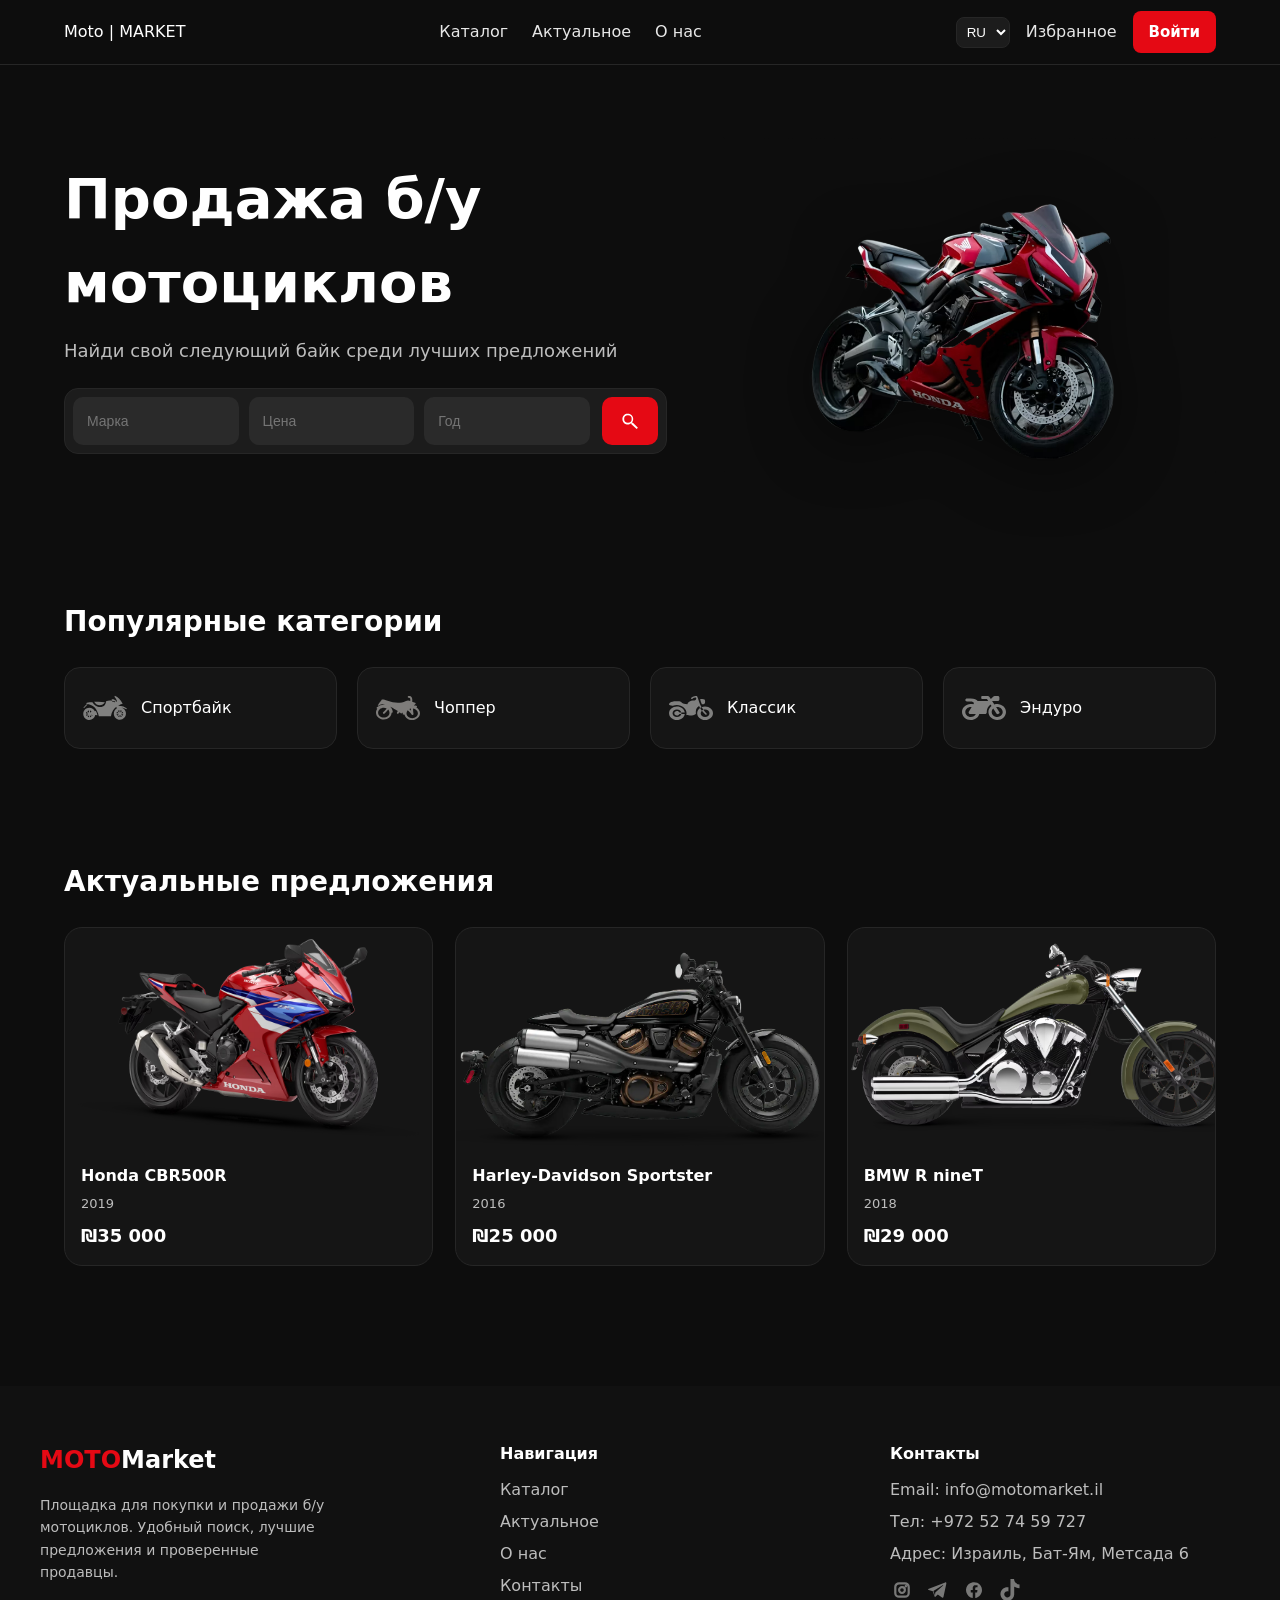
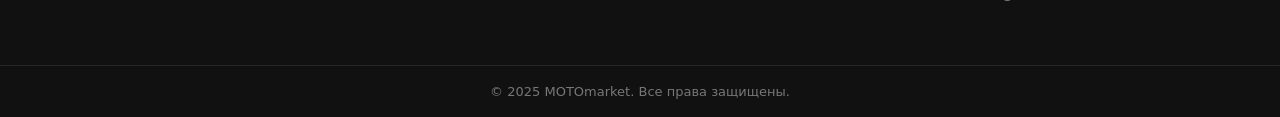
==== index.html @ 89546e58 "first commit" ====
<!DOCTYPE html>
<html lang="ru">
<head>
  <meta charset="UTF-8" />
  <meta name="viewport" content="width=device-width, initial-scale=1" />
  <title>Moto | Market</title>
  <link rel="stylesheet" href="css/style.css" />
  <link rel="stylesheet" href="register/register.html">
</head>
<body>
  <!-- Header -->
  <header class="header">
    <div class="container">
      <div class="logo">
        <span data-i18n="brand_left">Moto </span><span class="accent">  | MARKET</span>
      </div>

      <nav class="nav">
        <a href="#" data-i18n="menu_catalog">Каталог</a>
        <a href="#" data-i18n="menu_trending">Актуальное</a>
        <a href="about.html" data-i18n="menu_about">О нас</a>
      </nav>

      <div class="user-actions">
        <select id="langSwitcher" class="lang-switcher" aria-label="Language">
          <option value="ru">RU</option>
          <option value="en">EN</option>
          <option value="ua">UA</option>
          <option value="he">HE</option>
        </select>

        <a href="#" class="fav" data-i18n="fav"> Избранное</a>
        <a href="login.html" class="login-btn" data-i18n="login">Войти</a>
      </div>
    </div>
  </header>

  <!-- Hero -->
  <section class="hero">
    <div class="container hero-grid">
      <!-- Левая колонка -->
      <div class="hero-copy">
        <h1 data-i18n="hero_title">Продажа б/у мотоциклов</h1>
        <p data-i18n="hero_subtitle">Найди свой следующий байк среди лучших предложений</p>

        <form class="search" action="#">
          <div class="search-inputs">
            <input type="text" data-i18n="search_brand" placeholder="Марка">
            <input type="text" data-i18n="search_price" placeholder="Цена">
            <input type="text" data-i18n="search_year" placeholder="Год">
          </div>
          <button type="submit" class="search-btn" aria-label="Искать">
            <svg viewBox="0 0 24 24" aria-hidden="true">
              <path d="M15.5 14h-.79l-.28-.27a6.5 6.5 0 1 0-1.06 1.06l.27.28v.79L20 21.5 
              21.5 20l-6-6zm-6 0A4.5 4.5 0 1 1 14 9.5 4.5 4.5 0 0 1 9.5 14z"/>
            </svg>
          </button>
        </form>
      </div>

      <!-- Правая колонка -->
      <div class="hero-image">
        <img src="img/example.png" alt="Мотоцикл">
      </div>
    </div>
  </section>

  <!-- Categories Section -->
  <section class="section">
    <div class="container">
      <h2 data-i18n="categories_title">Популярные категории</h2>

      <div class="cat-grid">
        <a href="#" class="cat-card">
          <img src="img/Group.svg" alt="">
          <span data-i18n="cat_sport">Спортбайк</span>
        </a>
        <a href="#" class="cat-card">
          <img src="img/Group-1.svg" alt="">
          <span data-i18n="cat_chopper">Чоппер</span>
        </a>
        <a href="#" class="cat-card">
          <img src="img/Vector.svg" alt="">
          <span data-i18n="cat_classic">Классик</span>
        </a>
        <a href="#" class="cat-card">
          <img src="img/Vector-1.svg" alt="">
          <span data-i18n="cat_enduro">Эндуро</span>
        </a>
      </div>
    </div>
  </section>

  <!-- Trending Section -->
  <section class="section">
    <div class="container">
      <h2 data-i18n="offers_title">Актуальные предложения</h2>

      <div class="card-grid">
        <article class="card">
          <img src="img/honda.avif" alt="Honda CBR500R">
          <div class="card-body">
            <div class="card-title" data-i18n="offer1_title">Honda CBR500R</div>
            <div class="card-meta" data-i18n="offer1_year">2019</div>
            <div class="card-price" data-i18n="offer1_price">₪35 000</div>
          </div>
        </article>

        <article class="card">
          <img src="img/harley.png" alt="Harley-Davidson Sportster">
          <div class="card-body">
            <div class="card-title" data-i18n="offer2_title">Harley-Davidson Sportster</div>
            <div class="card-meta" data-i18n="offer2_year">2016</div>
            <div class="card-price" data-i18n="offer2_price">₪25 000</div>
          </div>
        </article>

        <article class="card">
          <img src="img/chopper.avif" alt="BMW R nineT">
          <div class="card-body">
            <div class="card-title" data-i18n="offer3_title">BMW R nineT</div>
            <div class="card-meta" data-i18n="offer3_year">2018</div>
            <div class="card-price" data-i18n="offer3_price">₪29 000</div>
          </div>
        </article>
      </div>
    </div>
  </section>

  <!-- Footer -->
  <footer class="footer">
    <div class="container footer-grid">
      <!-- Левая колонка -->
      <div class="footer-brand">
        <h3 class="logo"><span>MOTO</span>Market</h3>
        <p data-i18n="footer_about">
          Площадка для покупки и продажи б/у мотоциклов. 
          Удобный поиск, лучшие предложения и проверенные продавцы.
        </p>
      </div>

      <!-- Средняя колонка -->
      <nav class="footer-nav">
        <h4 data-i18n="footer_nav">Навигация</h4>
        <ul>
          <li><a href="#" data-i18n="menu_catalog">Каталог</a></li>
          <li><a href="#" data-i18n="menu_trending">Актуальное</a></li>
          <li><a href="#" data-i18n="menu_about">О нас</a></li>
          <li><a href="#" data-i18n="menu_contacts">Контакты</a></li>
        </ul>
      </nav>

      <!-- Правая колонка -->
      <div class="footer-contacts">
        <h4 data-i18n="footer_contacts">Контакты</h4>
        <ul>
          <li data-i18n="footer_email">Email: info@motomarket.il</li>
          <li data-i18n="footer_phone">Тел: +972 52 74 59 727</li>
          <li data-i18n="footer_address">Адрес: Израиль, Бат-Ям, Метсада 6</li>
        </ul>
        <div class="socials">
          <a href="https://www.instagram.com/vetal_0372/"><img src="img/instagram_svgrepo.com.svg" alt="Instagram"></a>
          <a href="https://t.me/mylife0372"><img src="img/telegram-alt_svgrepo.com.svg" alt="Telegram"></a>
          <a href="https://www.facebook.com/vetal_0372"><img src="img/facebook_svgrepo.com.svg" alt="Facebook"></a>
          <a href="https://www.tiktok.com/@vetal_0372"><img src="img/tiktok_svgrepo.com.svg" alt="TikTok"></a>
        </div>
      </div>
    </div>

    <!-- Нижняя часть футера -->
    <div class="footer-bottom">
      <div class="container">
        <p data-i18n="footer_copy">© 2025 MOTOmarket. Все права защищены.</p>
      </div>
    </div>
  </footer>

  <!-- Скрипты -->
  <script src="js/i18n.js"></script>
</body>
</html>
---- css/style.css ----
/* ===== БАЗА И КОНТЕЙНЕР ===== */
:root{
  --bg:#0d0d0d;
  --panel:#151515;
  --panel-2:#1c1c1c;
  --text:#ffffff;
  --muted:#bdbdbd;
  --stroke:#262626;
  --red:#e50914;
  --red-hover:#b00710;
  --radius-lg:16px;
  --radius-sm:10px;
}

*{box-sizing:border-box;margin:0;padding:0}
body{background:var(--bg);color:var(--text);font-family:system-ui,-apple-system,Segoe UI,Roboto,Inter,Arial,sans-serif;line-height:1.5}
.container{max-width:1200px;margin:0 auto;padding:0 24px}

/* ===== ХЕДЕР (если нужно) ===== */
.header{position:sticky;top:0;z-index:10;background:var(--bg);border-bottom:1px solid var(--stroke)}
.header .container{display:flex;align-items:center;justify-content:space-between;height:64px}
.nav{display:flex;gap:24px}
.nav a{color:var(--text);text-decoration:none;opacity:.9;transition:.2s}
.nav a:hover{opacity:1;color:var(--red)}
.user-actions{display:flex;align-items:center;gap:16px}
.fav{color:var(--text);text-decoration:none;font-size:16px;opacity:.9;transition:.2s}
.fav:hover{opacity:1;color:var(--red)}
.lang-switcher{background:var(--panel-2);color:var(--text);border:1px solid var(--stroke);border-radius:8px;padding:6px;cursor:pointer;transition:.2s}
.lang-switcher:hover{border-color:var(--red)}
.login-btn{background:var(--red);color:#fff;padding:10px 16px;font-size:15px;font-weight:600;border:none;border-radius:8px;cursor:pointer;transition:.2s}
.login-btn:hover{background:var(--red-hover) }
a, a:visited, a:hover, a:active {
  text-decoration: none;
}


/* ===== HERO ===== */
.hero{padding:72px 0}
.hero-grid{
  display:grid;
  grid-template-columns: 1.1fr 0.9fr; /* текст чуть шире */
  align-items:center;
  gap:56px;
}
.hero-copy h1{font-size:56px;font-weight:800;margin-bottom:12px}
.hero-copy p{font-size:18px;color:var(--muted);margin-bottom:24px}

/* Форма-капсула */
.search{
  display:grid;
  grid-template-columns: 1fr auto;      /* поля | кнопка */
  align-items:center;
  gap:12px;
  background:var(--panel-2);
  border:1px solid var(--stroke);
  border-radius:14px;
  padding:8px;
  max-width:640px;
}
.search-inputs{
  display:grid;
  grid-template-columns: repeat(3, 1fr);
  gap:10px;
}
.search-inputs input{
  height:48px;
  width:100%;
  padding:0 14px;
  border:none;
  outline:none;
  border-radius:10px;
  background:#2a2a2a;
  color:#fff;
  font-size:14px;
}
.search-btn{
  height:48px;
  min-width:56px;
  padding:0 18px;
  display:inline-flex;align-items:center;justify-content:center;
  border:none;border-radius:10px;cursor:pointer;
  background:var(--red);transition:.2s;
}
.search-btn:hover{background:var(--red-hover)}
.search-btn svg{width:20px;height:20px;fill:#fff}

/* Картинка справа — компактная, без фона */
.hero-image{display:flex;justify-content:center}
.hero-image img{
  width:520px;max-width:100%;height:auto;object-fit:contain;
  filter: drop-shadow(0 10px 30px rgba(0,0,0,.5));
  user-select:none;pointer-events:none;
}

/* ===== КАТЕГОРИИ ===== */
.section{padding:56px 0}
.section h2{font-size:28px;font-weight:800;margin-bottom:24px}
.cat-grid{
  display:grid;
  grid-template-columns: repeat(4, minmax(0,1fr));
  gap:20px;
}
.cat-card{
  display:flex;align-items:center;gap:14px;
  background:var(--panel);
  border:1px solid var(--stroke);
  border-radius:var(--radius-lg);
  padding:18px;
  text-decoration:none;color:var(--text);
  transition:.2s;
}
.cat-card:hover{border-color:var(--red);transform:translateY(-2px)}
.cat-card img{width:44px;height:44px;opacity:.85}

/* ===== КАРТОЧКИ ТОВАРОВ ===== */
.card-grid{
  display:grid;
  grid-template-columns: repeat(3, minmax(0,1fr));
  gap:22px;
}
.card{
  background:var(--panel);
  border:1px solid var(--stroke);
  border-radius:18px;
  overflow:hidden;
  transition:.2s;
}
.card:hover{transform:translateY(-3px);border-color:var(--red)}
.card img{width:100%;height:220px;object-fit:cover;display:block}
.card-body{padding:16px}
.card-title{font-weight:700;margin-bottom:6px}
.card-meta{font-size:13px;color:var(--muted);margin-bottom:8px}
.card-price{font-size:18px;font-weight:800}

/* ===== АДАПТИВ ===== */
@media (max-width: 1024px){
  .hero-grid{grid-template-columns:1fr;gap:32px}
  .hero-copy h1{font-size:44px}
  .hero-image img{width:480px}
  .card-grid{grid-template-columns: repeat(2, minmax(0,1fr))}
}
@media (max-width: 768px){
  .search{max-width:100%}
  .search-inputs{grid-template-columns: repeat(2, 1fr)}
  .cat-grid{grid-template-columns: repeat(2, minmax(0,1fr))}
}
@media (max-width: 520px){
  .hero-copy h1{font-size:34px}
  .search-inputs{grid-template-columns:1fr}
  .card-grid, .cat-grid{grid-template-columns:1fr}
}
@media (max-width: 400px){
  .hero-copy h1{font-size:28px}
  .header .container{padding:0 12px}
  .nav{gap:12px}
  .login-btn{padding:8px 10px;font-size:14px}
}

/* ===== FOOTER ===== */
.footer {
  background: #111;
  color: var(--muted);
  margin-top: 64px;
}

.footer-grid {
  display: grid;
  grid-template-columns: 1.2fr 1fr 1fr;
  gap: 40px;
  padding: 56px 0;
}

.footer h3.logo {
  font-size: 24px;
  font-weight: 800;
  color: #fff;
  margin-bottom: 16px;
}
.footer h3.logo span { color: var(--red); }

.footer-brand p {
  font-size: 14px;
  color: var(--muted);
  line-height: 1.6;
  max-width: 300px;
}

.footer-nav h4,
.footer-contacts h4 {
  font-size: 16px;
  font-weight: 700;
  color: #fff;
  margin-bottom: 12px;
}

.footer-nav ul,
.footer-contacts ul {
  list-style: none;
  padding: 0;
  margin: 0;
}
.footer-nav li,
.footer-contacts li {
  margin-bottom: 8px;
}
.footer-nav a,
.footer-contacts a {
  color: var(--muted);
  text-decoration: none;
  transition: .2s;
}
.footer-nav a:hover,
.footer-contacts a:hover {
  color: var(--red);
}

.socials {
  display: flex;
  gap: 12px;
  margin-top: 12px;
}
.socials img {
  width: 24px; height: 24px;
  opacity: 0.8;
  transition: .2s;
}
.socials img:hover { opacity: 1; }

.footer-bottom {
  border-top: 1px solid var(--stroke);
  padding: 16px 0;
  font-size: 13px;
  text-align: center;
  color: #777;
}

/* адаптив */
@media (max-width: 900px) {
  .footer-grid {
    grid-template-columns: 1fr 1fr;
  }
}
@media (max-width: 600px) {
  .footer-grid {
    grid-template-columns: 1fr;
    gap: 24px;
    text-align: center;
  }
  .footer-brand p { margin: 0 auto; }
  .socials { justify-content: center; }
}
@media (max-width: 520px){
  .hero-copy h1{font-size:34px}
  .search-inputs{grid-template-columns:1fr}
  .card-grid, .cat-grid{grid-template-columns:1fr}
}

/* ================= RTL SUPPORT ================= */

/* Когда сайт на иврите */
body.rtl {
  direction: rtl;
  text-align: right;
  font-family: "Arial", "Heebo", sans-serif; /* шрифт с поддержкой иврита */
}

/* Хедер */
body.rtl .header .container {
  flex-direction: row-reverse;
}

body.rtl .nav {
  display: flex;
  gap: 1rem;
  justify-content: flex-end;
}

body.rtl .user-actions {
  flex-direction: row-reverse;
  gap: 1rem;
}

/* Hero секция */
body.rtl .hero-grid {
  display: grid;
  grid-template-columns: 1fr 1fr;
  direction: rtl;
}

body.rtl .hero-copy {
  text-align: right;
}

body.rtl .hero-image {
  order: -1; /* ставим картинку слева, текст справа */
}

/* Категории */
body.rtl .cat-grid {
  direction: rtl;
  text-align: center;
}

body.rtl .cat-card span {
  display: block;
}

/* Карточки товаров */
body.rtl .card-grid {
  direction: rtl;
}

body.rtl .card-body {
  text-align: right;
}

/* Футер */
body.rtl .footer-grid {
  display: grid;
  grid-template-columns: 1fr 1fr 1fr;
  direction: rtl;
}

body.rtl .footer-nav ul,
body.rtl .footer-contacts ul {
  padding: 0;
  list-style: none;
  text-align: right;
}

body.rtl .footer-nav h4,
body.rtl .footer-contacts h4,
body.rtl .footer-brand h3,
body.rtl .footer-brand p {
  text-align: right;
}

/* Нижняя строка футера */
body.rtl .footer-bottom {
  text-align: right;
}
/* Адаптив для RTL */
@media (max-width: 900px) {
  body.rtl .footer-grid {
    grid-template-columns: 1fr 1fr;
  }
}
@media (max-width: 600px) {
  body.rtl .footer-grid {
    grid-template-columns: 1fr;
    gap: 24px;
    text-align: center;
  }
  body.rtl .footer-brand p { margin: 0 auto; }
  body.rtl .socials { justify-content: center; }
}

/* Планшеты вертикально */
@media (max-width: 768px) {
  body.rtl .hero-grid {
    grid-template-columns: 1fr;
    text-align: center;
  }
  body.rtl .hero-image {
    order: 0; /* картинка сверху, текст снизу */
    margin-bottom: 24px;
  }
}
@media (max-width: 520px) {
  body.rtl .hero-copy h1 { font-size: 34px; }
  body.rtl .search-inputs { grid-template-columns: 1fr; }
  body.rtl .card-grid, body.rtl .cat-grid { grid-template-columns: 1fr; }
} 
/* ===== NAVBAR ===== */

.navbar {
  position: fixed;
  top: 0;
  left: 0;
  width: 100%;

  display: flex;
  justify-content: space-between;
  align-items: center;

  padding: 20px 60px;

  background: rgba(0, 0, 0, 0.65);
  backdrop-filter: blur(10px);

  border-bottom: 1px solid rgba(255, 0, 0, 0.25);

  z-index: 999;
  box-sizing: border-box;
}

/* LOGO */

.logo a {
  color: #ff2b2b;
  font-size: 32px;
  font-weight: 700;
  text-decoration: none;

  text-shadow:
    0 0 10px rgba(255, 0, 0, 0.7),
    0 0 20px rgba(255, 0, 0, 0.5);

  transition: 0.3s;
}

.logo a:hover {
  color: #ff4d4d;
}

/* LINKS */

.nav-links {
  display: flex;
  gap: 40px;
}

.nav-links a {
  color: white;
  text-decoration: none;

  font-size: 18px;
  font-weight: 500;

  position: relative;
  transition: 0.3s;
}

/* underline animation */

.nav-links a::after {
  content: "";

  position: absolute;
  left: 0;
  bottom: -6px;

  width: 0%;
  height: 2px;

  background: #ff2b2b;

  transition: 0.3s;
}

.nav-links a:hover {
  color: #ff2b2b;
  text-shadow: 0 0 10px rgba(255,0,0,0.6);
}

.nav-links a:hover::after {
  width: 100%;
}

/* LANGUAGE */

.nav-right select {
  background: rgba(15,15,15,0.9);

  border: 1px solid rgba(255,0,0,0.4);

  color: white;

  padding: 8px 14px;

  border-radius: 10px;

  outline: none;

  cursor: pointer;

  font-size: 14px;

  transition: 0.3s;
}

.nav-right select:hover {
  border-color: #ff2b2b;

  box-shadow:
    0 0 10px rgba(255,0,0,0.5);
}

/* ===== MOBILE ===== */

@media (max-width: 900px) {

  .navbar {
    padding: 15px 20px;
    flex-direction: column;
    gap: 15px;
  }

  .nav-links {
    gap: 20px;
    flex-wrap: wrap;
    justify-content: center;
  }

  .logo a {
    font-size: 24px;
  }

  .nav-links a {
    font-size: 16px;
  }
}
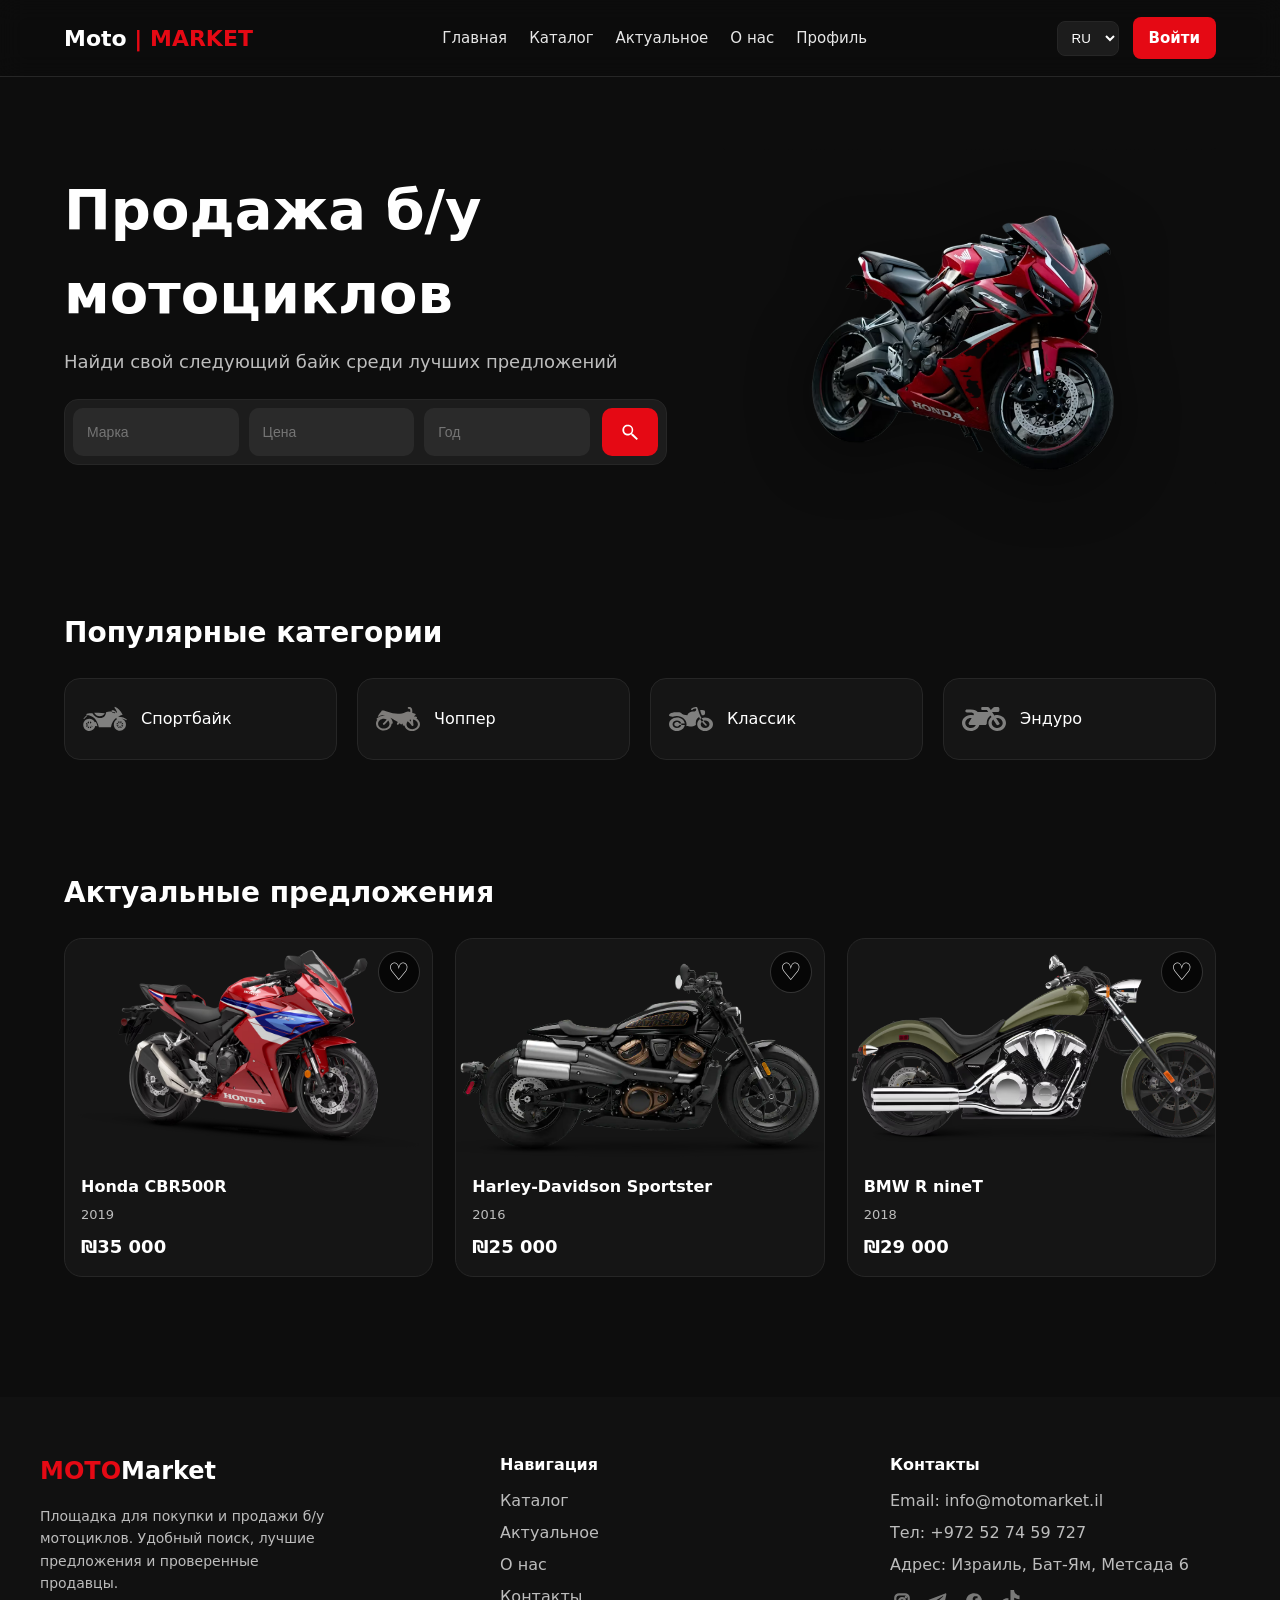
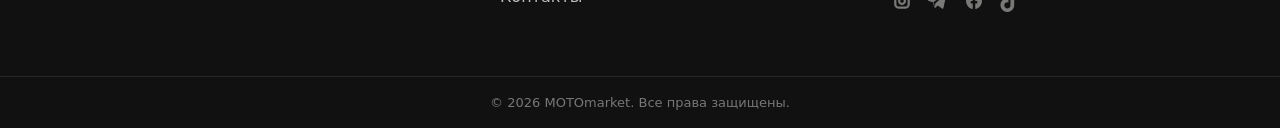
==== commit f668b402: "Fix language switch and profile pages" ====
--- a/index.html
+++ b/index.html
@@ -1,39 +1,13 @@
 <!DOCTYPE html>
-<html lang="ru">
+<html lang="ru" dir="ltr">
 <head>
   <meta charset="UTF-8" />
   <meta name="viewport" content="width=device-width, initial-scale=1" />
   <title>Moto | Market</title>
   <link rel="stylesheet" href="css/style.css" />
-  <link rel="stylesheet" href="register/register.html">
 </head>
-<body>
-  <!-- Header -->
-  <header class="header">
-    <div class="container">
-      <div class="logo">
-        <span data-i18n="brand_left">Moto </span><span class="accent">  | MARKET</span>
-      </div>
-
-      <nav class="nav">
-        <a href="#" data-i18n="menu_catalog">Каталог</a>
-        <a href="#" data-i18n="menu_trending">Актуальное</a>
-        <a href="about.html" data-i18n="menu_about">О нас</a>
-      </nav>
-
-      <div class="user-actions">
-        <select id="langSwitcher" class="lang-switcher" aria-label="Language">
-          <option value="ru">RU</option>
-          <option value="en">EN</option>
-          <option value="ua">UA</option>
-          <option value="he">HE</option>
-        </select>
-
-        <a href="#" class="fav" data-i18n="fav"> Избранное</a>
-        <a href="login.html" class="login-btn" data-i18n="login">Войти</a>
-      </div>
-    </div>
-  </header>
+<body data-page-title="page_home_title">
+  <div id="navbar-container"></div>
 
   <!-- Hero -->
   <section class="hero">
@@ -45,11 +19,11 @@
 
         <form class="search" action="#">
           <div class="search-inputs">
-            <input type="text" data-i18n="search_brand" placeholder="Марка">
-            <input type="text" data-i18n="search_price" placeholder="Цена">
-            <input type="text" data-i18n="search_year" placeholder="Год">
+            <input type="text" data-i18n-placeholder="search_brand" placeholder="Марка">
+            <input type="text" data-i18n-placeholder="search_price" placeholder="Цена">
+            <input type="text" data-i18n-placeholder="search_year" placeholder="Год">
           </div>
-          <button type="submit" class="search-btn" aria-label="Искать">
+          <button type="submit" class="search-btn" aria-label="Искать" data-i18n-aria="search_label">
             <svg viewBox="0 0 24 24" aria-hidden="true">
               <path d="M15.5 14h-.79l-.28-.27a6.5 6.5 0 1 0-1.06 1.06l.27.28v.79L20 21.5 
               21.5 20l-6-6zm-6 0A4.5 4.5 0 1 1 14 9.5 4.5 4.5 0 0 1 9.5 14z"/>
@@ -66,7 +40,7 @@
   </section>
 
   <!-- Categories Section -->
-  <section class="section">
+  <section class="section" id="catalog">
     <div class="container">
       <h2 data-i18n="categories_title">Популярные категории</h2>
 
@@ -92,12 +66,13 @@
   </section>
 
   <!-- Trending Section -->
-  <section class="section">
+  <section class="section" id="trending">
     <div class="container">
       <h2 data-i18n="offers_title">Актуальные предложения</h2>
 
       <div class="card-grid">
         <article class="card">
+          <button class="favorite-btn" type="button" aria-label="Add to favorites" data-id="honda-cbr500r-2019" data-title="Honda CBR500R" data-year="2019" data-price="₪35 000" data-image="img/honda.avif">♡</button>
           <img src="img/honda.avif" alt="Honda CBR500R">
           <div class="card-body">
             <div class="card-title" data-i18n="offer1_title">Honda CBR500R</div>
@@ -107,6 +82,7 @@
         </article>
 
         <article class="card">
+          <button class="favorite-btn" type="button" aria-label="Add to favorites" data-id="harley-sportster-2016" data-title="Harley-Davidson Sportster" data-year="2016" data-price="₪25 000" data-image="img/harley.png">♡</button>
           <img src="img/harley.png" alt="Harley-Davidson Sportster">
           <div class="card-body">
             <div class="card-title" data-i18n="offer2_title">Harley-Davidson Sportster</div>
@@ -116,6 +92,7 @@
         </article>
 
         <article class="card">
+          <button class="favorite-btn" type="button" aria-label="Add to favorites" data-id="bmw-r-ninet-2018" data-title="BMW R nineT" data-year="2018" data-price="₪29 000" data-image="img/chopper.avif">♡</button>
           <img src="img/chopper.avif" alt="BMW R nineT">
           <div class="card-body">
             <div class="card-title" data-i18n="offer3_title">BMW R nineT</div>
@@ -143,9 +120,9 @@
       <nav class="footer-nav">
         <h4 data-i18n="footer_nav">Навигация</h4>
         <ul>
-          <li><a href="#" data-i18n="menu_catalog">Каталог</a></li>
-          <li><a href="#" data-i18n="menu_trending">Актуальное</a></li>
-          <li><a href="#" data-i18n="menu_about">О нас</a></li>
+          <li><a href="index.html#catalog" data-i18n="menu_catalog">Каталог</a></li>
+          <li><a href="index.html#trending" data-i18n="menu_trending">Актуальное</a></li>
+          <li><a href="about.html" data-i18n="menu_about">О нас</a></li>
           <li><a href="#" data-i18n="menu_contacts">Контакты</a></li>
         </ul>
       </nav>
@@ -176,6 +153,8 @@
   </footer>
 
   <!-- Скрипты -->
+  <script src="js/navbar.js"></script>
   <script src="js/i18n.js"></script>
+  <script src="js/listings.js"></script>
 </body>
 </html>
--- a/css/style.css
+++ b/css/style.css
@@ -13,7 +13,7 @@
 }
 
 *{box-sizing:border-box;margin:0;padding:0}
-body{background:var(--bg);color:var(--text);font-family:system-ui,-apple-system,Segoe UI,Roboto,Inter,Arial,sans-serif;line-height:1.5}
+body{background:var(--bg);color:var(--text);font-family:system-ui,-apple-system,Segoe UI,Roboto,Inter,Arial,sans-serif;line-height:1.5;padding-top:76px}
 .container{max-width:1200px;margin:0 auto;padding:0 24px}
 
 /* ===== ХЕДЕР (если нужно) ===== */
@@ -119,6 +119,7 @@
   gap:22px;
 }
 .card{
+  position: relative;
   background:var(--panel);
   border:1px solid var(--stroke);
   border-radius:18px;
@@ -132,6 +133,37 @@
 .card-meta{font-size:13px;color:var(--muted);margin-bottom:8px}
 .card-price{font-size:18px;font-weight:800}
 
+.favorite-btn {
+  position: absolute;
+  top: 12px;
+  right: 12px;
+  width: 42px;
+  height: 42px;
+  display: grid;
+  place-items: center;
+  z-index: 2;
+  border: 1px solid rgba(255,255,255,0.18);
+  border-radius: 50%;
+  background: rgba(0,0,0,0.68);
+  color: #fff;
+  font-size: 24px;
+  line-height: 1;
+  cursor: pointer;
+  transition: background 0.2s, color 0.2s, border-color 0.2s;
+}
+
+.favorite-btn:hover,
+.favorite-btn.active {
+  background: #ff2d2d;
+  border-color: #ff2d2d;
+  color: #fff;
+}
+
+body.rtl .favorite-btn {
+  right: auto;
+  left: 12px;
+}
+
 /* ===== АДАПТИВ ===== */
 @media (max-width: 1024px){
   .hero-grid{grid-template-columns:1fr;gap:32px}
@@ -240,6 +272,149 @@
     grid-template-columns: 1fr 1fr;
   }
 }
+
+/* ===== SHARED NAVBAR ===== */
+#navbar-container {
+  position: fixed;
+  inset: 0 0 auto 0;
+  z-index: 1000;
+}
+
+.site-header {
+  background: rgba(13, 13, 13, 0.92);
+  border-bottom: 1px solid var(--stroke);
+  backdrop-filter: blur(12px);
+}
+
+.site-header__inner {
+  max-width: 1200px;
+  min-height: 76px;
+  margin: 0 auto;
+  padding: 0 24px;
+  display: flex;
+  align-items: center;
+  justify-content: space-between;
+  gap: 24px;
+}
+
+.site-logo {
+  color: var(--text);
+  font-size: 22px;
+  font-weight: 800;
+  text-decoration: none;
+  white-space: nowrap;
+}
+
+.site-logo .accent {
+  color: var(--red);
+}
+
+.site-nav,
+.site-actions {
+  display: flex;
+  align-items: center;
+}
+
+.site-nav {
+  gap: 22px;
+}
+
+.site-actions {
+  gap: 14px;
+}
+
+.site-nav a {
+  color: var(--text);
+  font-size: 15px;
+  opacity: 0.9;
+  text-decoration: none;
+  transition: color 0.2s, opacity 0.2s;
+}
+
+.site-nav a:hover {
+  color: var(--red);
+  opacity: 1;
+}
+
+.lang-switcher {
+  background: var(--panel-2);
+  color: var(--text);
+  border: 1px solid var(--stroke);
+  border-radius: 8px;
+  padding: 8px 10px;
+  cursor: pointer;
+}
+
+.login-btn {
+  display: inline-flex;
+  align-items: center;
+  justify-content: center;
+  min-height: 40px;
+  background: var(--red);
+  color: #fff;
+  padding: 10px 16px;
+  font-size: 15px;
+  font-weight: 600;
+  border: none;
+  border-radius: 8px;
+  cursor: pointer;
+  transition: background 0.2s;
+}
+
+.login-btn:hover {
+  background: var(--red-hover);
+}
+
+body.rtl .site-header__inner,
+body.rtl .site-nav,
+body.rtl .site-actions {
+  flex-direction: row-reverse;
+}
+
+body.rtl .search {
+  direction: rtl;
+}
+
+body.rtl input {
+  text-align: right;
+}
+
+@media (max-width: 820px) {
+  body {
+    padding-top: 132px;
+  }
+
+  .site-header__inner {
+    min-height: 132px;
+    flex-wrap: wrap;
+    justify-content: center;
+    gap: 12px 18px;
+    padding: 14px 18px;
+  }
+
+  .site-nav {
+    order: 3;
+    width: 100%;
+    justify-content: center;
+    gap: 14px;
+    flex-wrap: wrap;
+  }
+}
+
+@media (max-width: 460px) {
+  body {
+    padding-top: 170px;
+  }
+
+  .site-header__inner {
+    min-height: 170px;
+  }
+
+  .site-actions {
+    width: 100%;
+    justify-content: center;
+  }
+}
 @media (max-width: 600px) {
   .footer-grid {
     grid-template-columns: 1fr;
@@ -510,5 +685,3 @@
     font-size: 16px;
   }
 }
-
-
